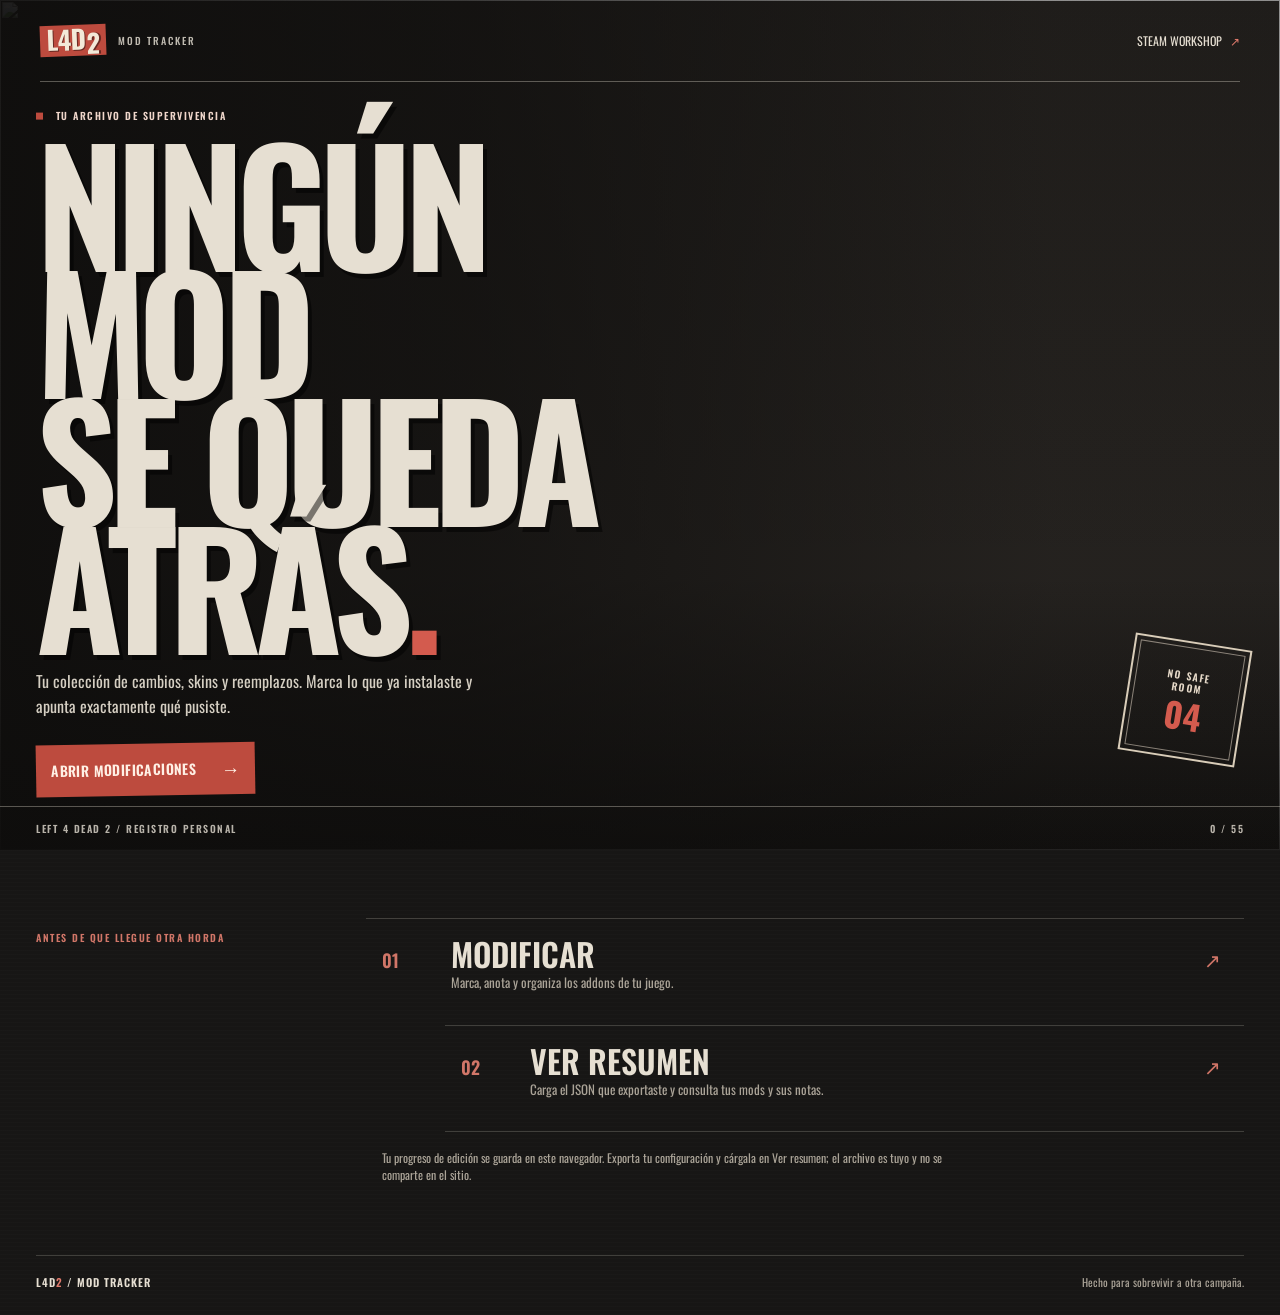
==== index.html @ 4945241b "L4D2 Mod Tracker v1.0" ====
<!doctype html>
<html lang="es">
  <head>
    <meta charset="utf-8">
    <meta name="viewport" content="width=device-width, initial-scale=1">
    <meta name="theme-color" content="#171615">
    <meta name="description" content="Organiza las modificaciones y addons de Left 4 Dead 2.">
    <title>L4D2 Mod Tracker — Tu archivo de supervivencia</title>
    <link rel="stylesheet" href="styles.css">
    <script src="app.js" defer></script>
  </head>
  <body data-page="home">
    <header class="hero" id="top" aria-labelledby="page-title">
      <img class="hero-artwork" src="https://shared.akamai.steamstatic.com/store_item_assets/steam/apps/550/ss_2eae29fbdfe8e5e8999b96d8bb28c5db70507968.1920x1080.jpg?t=1772742214" alt="" fetchpriority="high">
      <div class="hero-shade"></div>
      <nav class="topbar" aria-label="Navegación principal">
        <a class="brand" href="index.html" aria-label="L4D2 Mod Tracker, inicio">
          <span class="brand-mark" aria-hidden="true">L4D<span>2</span></span>
          <span class="brand-name">MOD TRACKER</span>
        </a>
        <a class="workshop-link" href="https://steamcommunity.com/app/550/workshop/" target="_blank" rel="noreferrer">Steam Workshop <span aria-hidden="true">↗</span></a>
      </nav>
      <div class="hero-copy">
        <p class="eyebrow"><span class="status-dot"></span> TU ARCHIVO DE SUPERVIVENCIA</p>
        <h1 id="page-title">Ningún mod<br>se queda atrás<span>.</span></h1>
        <p class="intro">Tu colección de cambios, skins y reemplazos. Marca lo que ya instalaste y apunta exactamente qué pusiste.</p>
        <a class="hero-cta" href="modificaciones.html">Abrir modificaciones <span aria-hidden="true">→</span></a>
      </div>
      <div class="hero-stamp" aria-hidden="true"><span>NO SAFE<br>ROOM</span><b>04</b></div>
      <div class="hero-bottomline"><span>LEFT 4 DEAD 2 / REGISTRO PERSONAL</span><span id="landing-progress">0 / 55</span></div>
    </header>
    <main class="home-main">
      <p class="eyebrow">ANTES DE QUE LLEGUE OTRA HORDA</p>
      <div class="home-links">
        <a class="home-link home-link-edit" href="modificaciones.html">
          <span class="home-link-number">01</span>
          <span><b>Modificar</b><small>Marca, anota y organiza los addons de tu juego.</small></span>
          <span class="home-link-arrow" aria-hidden="true">↗</span>
        </a>
        <a class="home-link home-link-summary" href="resumen.html">
          <span class="home-link-number">02</span>
          <span><b>Ver resumen</b><small>Carga el JSON que exportaste y consulta tus mods y sus notas.</small></span>
          <span class="home-link-arrow" aria-hidden="true">↗</span>
        </a>
      </div>
      <p class="home-storage">Tu progreso de edición se guarda en este navegador. Exporta tu configuración y cárgala en Ver resumen; el archivo es tuyo y no se comparte en el sitio.</p>
    </main>
    <footer class="footer">
      <a class="footer-brand" href="index.html">L4D<span>2</span> / MOD TRACKER</a>
      <span>Hecho para sobrevivir a otra campaña.</span>
    </footer>
  </body>
</html>
---- styles.css ----
@import url('https://fonts.googleapis.com/css2?family=Oswald:wght@300;400;500;600;700&display=swap');

:root {
  color-scheme: dark;
  --ink: #171615;
  --soot: #211f1d;
  --iron: #302d2a;
  --paper: #e6dfd2;
  --dust: #aaa397;
  --rule: rgba(230, 223, 210, .2);
  --signal: #bd4b3e;
  --signal-dark: #78342f;
  --font: 'Oswald', 'Arial Narrow', sans-serif;
}

* { box-sizing: border-box; }
html { scroll-behavior: smooth; }
body {
  margin: 0;
  color: var(--paper);
  background-color: var(--ink);
  background-image: repeating-linear-gradient(0deg, rgba(255,255,255,.012) 0, rgba(255,255,255,.012) 1px, transparent 1px, transparent 4px);
  font-family: var(--font);
  font-size: 15px;
  font-weight: 400;
}
button, input, select, textarea { font: inherit; }
button, a, select { -webkit-tap-highlight-color: transparent; }
a { color: inherit; }
main { width: min(1220px, calc(100% - 72px)); margin: 0 auto; }

h1, h2, h3, p { margin-top: 0; }
.eyebrow, .progress-label, .hero-bottomline, .hero-stamp span, .sources > span {
  font-size: 10px;
  font-weight: 600;
  letter-spacing: 1.5px;
  text-transform: uppercase;
}
.eyebrow { margin-bottom: 15px; color: #d17668; }
.status-dot { display: inline-block; width: 7px; height: 7px; margin-right: 8px; background: var(--signal); }

.hero {
  position: relative;
  height: min(850px, 100svh);
  min-height: 650px;
  overflow: hidden;
  isolation: isolate;
  background: #272421;
}
.hero-artwork, .hero-shade { position: absolute; inset: 0; width: 100%; height: 100%; }
.hero-artwork { z-index: -2; object-fit: cover; object-position: center 40%; filter: saturate(.55) contrast(1.15); }
.hero-shade {
  z-index: -1;
  background: linear-gradient(90deg, rgba(14,13,12,.91) 0%, rgba(14,13,12,.68) 37%, rgba(14,13,12,.1) 82%),
    linear-gradient(0deg, rgba(14,13,12,.88) 0%, transparent 32%, rgba(14,13,12,.24) 100%);
}
.topbar {
  width: min(1380px, calc(100% - 80px));
  height: 82px;
  margin: 0 auto;
  display: flex;
  align-items: center;
  justify-content: space-between;
  border-bottom: 1px solid rgba(230,223,210,.35);
}
.brand { display: flex; align-items: center; gap: 12px; text-decoration: none; }
.brand-mark {
  display: inline-flex;
  align-items: center;
  gap: 2px;
  padding: 2px 7px 4px;
  transform: rotate(-2deg);
  background: var(--signal);
  color: #f3e9d8;
  font: 700 26px/.95 var(--font);
  letter-spacing: -1px;
  text-shadow: 1px 1px 0 rgba(0,0,0,.45);
}
.brand-mark span { position: relative; top: 4px; color: #f3e9d8; }
.brand-name { color: rgba(238,231,219,.8); font-size: 10px; font-weight: 500; letter-spacing: 2px; }
.workshop-link { padding: 10px 0 10px 14px; color: var(--paper); font-size: 12px; text-decoration: none; text-transform: uppercase; }
.workshop-link span { margin-left: 5px; color: #e27b6d; }
.workshop-link:hover { color: #e27b6d; }
.hero-copy { position: absolute; top: 45%; left: max(calc((100vw - 1220px) / 2), 36px); width: min(690px, 72%); transform: translateY(-40%); }
.hero-copy .eyebrow { color: #f0d7cb; }
h1 { margin-bottom: 20px; font: 700 clamp(78px, 12.5vw, 158px)/.81 var(--font); letter-spacing: -.055em; text-transform: uppercase; text-shadow: 4px 5px 0 rgba(0,0,0,.48); }
h1 > span { color: #d35b4e; }
.intro { max-width: 440px; margin-bottom: 25px; color: rgba(240,233,220,.88); font-size: 16px; line-height: 1.55; }
.hero-cta { display: inline-flex; align-items: center; gap: 25px; padding: 11px 15px 13px; transform: rotate(-1deg); background: var(--signal); color: #fff0e5; font-size: 14px; font-weight: 600; letter-spacing: .4px; text-decoration: none; text-transform: uppercase; transition: background .2s, transform .2s; }
.hero-cta:hover { transform: rotate(0) translateY(-2px); background: #d15a4e; }
.hero-cta span { font-size: 19px; }
.hero-stamp { position: absolute; right: max(calc((100vw - 1220px) / 2), 36px); bottom: 91px; width: 118px; height: 118px; display: grid; align-content: center; justify-items: center; border: 2px solid #d9cdb9; color: #e5d9c8; transform: rotate(9deg); text-align: center; }
.hero-stamp::before { position: absolute; inset: 4px; border: 1px solid rgba(229,217,200,.55); content: ""; }
.hero-stamp span { line-height: 1.2; }
.hero-stamp b { margin-top: 6px; color: #d35b4e; font: 700 34px/.9 var(--font); }
.hero-bottomline { position: absolute; right: 0; bottom: 0; left: 0; display: flex; justify-content: space-between; padding: 14px max(calc((100vw - 1220px) / 2), 36px); border-top: 1px solid rgba(230,223,210,.35); color: rgba(238,231,219,.76); font-size: 10px; }

.home-main { position: relative; display: grid; grid-template-columns: minmax(185px, .65fr) 2fr; column-gap: 45px; padding: 68px 0 72px; }
.home-main > .eyebrow { padding-top: 12px; }
.home-links { display: grid; grid-template-columns: 1fr; }
.home-link {
  position: relative;
  display: grid;
  grid-template-columns: 54px minmax(0,1fr) 24px;
  align-items: baseline;
  gap: 15px;
  min-height: 107px;
  padding: 19px 16px;
  border-top: 1px solid var(--rule);
  text-decoration: none;
  transition: background .2s, padding .2s;
}
.home-link:last-child { border-bottom: 1px solid var(--rule); }
.home-link:nth-child(2) { margin-left: 9%; }
.home-link:hover { padding-left: 25px; background: rgba(189,75,62,.09); }
.home-link-number { color: #d17668; font-size: 18px; font-weight: 600; }
.home-link b { display: block; margin: 0 0 3px; font-size: 32px; font-weight: 600; line-height: 1; text-transform: uppercase; }
.home-link small { display: block; color: var(--dust); font-size: 13px; line-height: 1.45; }
.home-link-arrow { color: #d17668; font-size: 20px; }
.home-storage { grid-column: 2; max-width: 580px; margin: 17px 0 0 16px; color: var(--dust); font-size: 12px; }

.inner-header { position: relative; min-height: 470px; overflow: hidden; isolation: isolate; background: #211f1d; }
.inner-header::after { position: absolute; z-index: -1; top: 0; right: 0; bottom: 0; width: 43%; border-left: 1px solid rgba(230,223,210,.15); background: rgba(189,75,62,.055); content: ""; transform: skewX(-4deg) translateX(30px); }
.inner-header .inner-nav { position: relative; z-index: 2; width: min(1220px, calc(100% - 72px)); height: 78px; margin: 0 auto; display: flex; justify-content: space-between; align-items: center; border-bottom: 1px solid rgba(230,223,210,.3); }
.page-nav { display: flex; align-items: center; gap: 26px; }
.page-nav a { color: rgba(238,231,219,.73); font-size: 12px; text-decoration: none; text-transform: uppercase; }
.page-nav a:hover, .page-nav a.is-current { color: #e07a6c; }
.page-nav a.is-current { position: relative; }
.page-nav a.is-current::after { position: absolute; right: 0; bottom: -29px; left: 0; height: 3px; background: var(--signal); content: ""; }
.page-nav .nav-home { margin-left: 2px; padding-left: 20px; border-left: 1px solid rgba(230,223,210,.3); }
.inner-title { position: relative; z-index: 1; width: min(1220px, calc(100% - 72px)); margin: 0 auto; padding: 62px 0 86px; }
.inner-title h1 { max-width: 780px; font-size: clamp(65px, 9vw, 112px); }
.inner-title .intro { max-width: 420px; margin-bottom: 0; font-size: 15px; }
.inner-art { position: absolute; z-index: -2; top: 78px; right: 0; width: min(54%, 750px); height: calc(100% - 78px); overflow: hidden; clip-path: polygon(12% 0,100% 0,100% 100%,0 100%); }
.inner-art::before { position: absolute; z-index: 1; inset: 0; background: linear-gradient(90deg, #211f1d 0%, rgba(33,31,29,.35) 31%, rgba(20,18,17,.18)), linear-gradient(0deg, rgba(20,18,17,.72), transparent 65%); content: ""; }
.inner-art img { width: 100%; height: 100%; object-fit: cover; filter: saturate(.5) brightness(.67) contrast(1.1); }
.summary-art { width: 61%; }
.summary-art img { object-position: center 35%; }
.inner-header .hero-bottomline { padding-right: max(calc((100vw - 1220px) / 2), 36px); padding-left: max(calc((100vw - 1220px) / 2), 36px); }

.tracker-section, .summary-section { padding: 69px 0 76px; }
.section-heading { display: flex; align-items: flex-end; justify-content: space-between; gap: 24px; }
.tracker-heading { align-items: center; padding-bottom: 19px; border-bottom: 1px solid var(--rule); }
.section-heading .eyebrow { margin-bottom: 8px; }
h2 { margin: 0; font: 600 clamp(39px, 5vw, 60px)/.96 var(--font); letter-spacing: -.025em; text-transform: uppercase; }
.tracker-intro, .section-description, .guide-intro { max-width: 700px; color: var(--dust); font-size: 14px; line-height: 1.55; }
.tracker-intro { margin: 16px 0 14px; }
.backup-actions { display: flex; flex: 0 0 auto; gap: 8px; }
.button { min-height: 43px; padding: 0 15px; border: 1px solid transparent; font-size: 12px; font-weight: 600; letter-spacing: .2px; text-transform: uppercase; cursor: pointer; transition: background .2s, color .2s, border .2s; }
.button-primary { background: var(--signal); color: #fff0e5; }
.button-primary:hover { background: #d15a4e; }
.button-primary span, .button-secondary span { margin-right: 6px; font-size: 15px; }
.button-secondary { border-color: rgba(230,223,210,.42); background: transparent; color: var(--paper); }
.button-secondary:hover { border-color: #d17668; color: #e7a094; }
.status-message { min-height: 18px; margin: 0 0 8px; color: #e09285; font-size: 12px; }
.status-message.is-error { color: #ff9a84; }
.progress-row { display: flex; align-items: center; gap: 17px; margin-bottom: 23px; }
.progress-track { height: 6px; flex: 1; background: rgba(230,223,210,.13); }
.progress-fill { display: block; width: 0; height: 100%; background: var(--signal); transition: width .25s ease; }
.progress-summary { display: flex; align-items: baseline; gap: 8px; }
.progress-summary > span:first-child { color: #e07a6c; font-size: 27px; font-weight: 600; }
.progress-label { color: var(--dust); font-size: 10px; }
.toolbar { display: flex; align-items: center; gap: 11px; margin-bottom: 17px; }
.search-box { display: flex; flex: 1; align-items: center; gap: 9px; max-width: 560px; height: 43px; padding: 0 12px; border-bottom: 1px solid rgba(230,223,210,.48); background: rgba(255,255,255,.025); color: var(--dust); }
.search-box > span { font-size: 22px; line-height: 1; }
.search-box input, .custom-field input, .custom-field select { width: 100%; min-width: 0; border: 0; outline: 0; background: transparent; color: var(--paper); }
.search-box input { font-size: 13px; }
.search-box input::placeholder, .custom-field input::placeholder { color: #847d74; }
.search-box:focus-within, .custom-field:focus-within { border-color: #d17668; }
.filter-label { color: var(--dust); font-size: 12px; text-transform: uppercase; }
.toolbar select, .custom-field select { color: var(--paper); }
.toolbar select { min-width: 175px; height: 43px; padding: 0 10px; border: 1px solid var(--rule); background: var(--soot); font-size: 12px; }
option { background: var(--soot); }
.category-list { border-top: 1px solid var(--rule); }
.category-card { border-bottom: 1px solid var(--rule); }
.category-card:nth-child(3n + 2) { margin-left: 3.5%; }
.category-card:nth-child(3n) { margin-right: 4.5%; }
.category-card[hidden], .item-card[hidden] { display: none; }
.category-header { min-height: 88px; display: flex; align-items: center; gap: 16px; padding: 13px 8px; list-style: none; cursor: pointer; }
.category-header::-webkit-details-marker { display: none; }
.category-header::marker { content: ""; }
.category-index { flex: 0 0 30px; color: #d17668; font-size: 18px; font-weight: 600; }
.category-image { flex: 0 0 108px; width: 108px; height: 62px; object-fit: cover; object-position: center 36%; filter: saturate(.55) contrast(1.05); clip-path: polygon(5% 0,100% 0,95% 100%,0 100%); }
.category-image[hidden] { display: none; }
.category-title { flex: 1; font-size: 28px; font-weight: 500; line-height: 1.1; text-transform: uppercase; }
.category-count { color: var(--dust); font-size: 12px; font-variant-numeric: tabular-nums; }
.category-chevron { position: relative; width: 21px; height: 21px; margin-left: 8px; border: 1px solid var(--rule); transform: rotate(45deg); }
.category-chevron::before, .category-chevron::after { position: absolute; top: 9px; width: 6px; height: 1px; background: var(--paper); content: ""; transition: transform .2s; }
.category-chevron::before { left: 5px; transform: rotate(45deg); }
.category-chevron::after { right: 5px; transform: rotate(-45deg); }
.category-card[open] .category-chevron::before { transform: rotate(-45deg); }
.category-card[open] .category-chevron::after { transform: rotate(45deg); }
.category-header:hover .category-title { color: #e28375; }
.category-items { display: grid; grid-template-columns: repeat(2, minmax(0, 1fr)); gap: 0 26px; padding: 8px 0 23px 48px; }
.category-card:nth-child(odd) .category-items { padding-right: 5%; }
.item-card { position: relative; min-width: 0; display: flex; gap: 13px; min-height: 119px; padding: 11px 10px; border-bottom: 1px solid rgba(230,223,210,.13); background: transparent; transition: background .2s; }
.item-card::before { position: absolute; top: 11px; bottom: 11px; left: 0; width: 3px; background: transparent; content: ""; }
.item-card:hover { background: rgba(255,255,255,.035); }
.item-card.is-checked::before { background: var(--signal); }
.item-art { position: relative; flex: 0 0 68px; width: 68px; height: 82px; overflow: hidden; background: #35312e; }
.item-art::after { position: absolute; inset: 35% 0 0; background: linear-gradient(transparent, rgba(0,0,0,.58)); content: ""; pointer-events: none; }
.item-art img { width: 100%; height: 100%; object-fit: cover; object-position: center 25%; filter: saturate(.58) contrast(1.1); }
.item-art img[hidden] { display: none; }
.item-monogram { position: absolute; z-index: 1; bottom: 4px; left: 5px; color: #e2b5a8; font-size: 14px; font-weight: 600; }
.item-content { flex: 1; min-width: 0; display: flex; flex-direction: column; gap: 8px; }
.item-check { display: flex; align-items: flex-start; gap: 9px; cursor: pointer; }
.item-check input { flex: 0 0 auto; width: 16px; height: 16px; margin: 1px 0 0; accent-color: var(--signal); cursor: pointer; }
.item-name { color: var(--paper); font-size: 13px; font-weight: 500; line-height: 1.35; }
.item-card.is-checked .item-name { color: #e29487; }
.item-note { width: 100%; min-height: 37px; resize: vertical; padding: 6px 7px; border: 0; border-left: 1px solid rgba(230,223,210,.22); outline: none; background: rgba(255,255,255,.035); color: #c0b8ac; font-size: 12px; line-height: 1.4; }
.item-note::placeholder { color: #847d74; }
.item-note:focus { border-color: #d17668; }
.remove-custom { align-self: flex-start; width: 24px; height: 25px; padding: 0; border: 0; background: transparent; color: #aaa397; font-size: 19px; cursor: pointer; }
.remove-custom:hover { color: #e07a6c; }
.empty-message { padding: 23px; border: 1px dashed var(--rule); color: var(--dust); text-align: center; font-size: 14px; }

.manage-section, .guide-section { position: relative; padding: 61px 0; border-top: 1px solid var(--rule); }
.manage-section::before { position: absolute; top: 60px; right: 0; color: rgba(189,75,62,.12); content: "ADDON"; font-size: clamp(70px,12vw,160px); font-weight: 700; line-height: .8; pointer-events: none; }
.manage-heading { align-items: flex-start; margin-bottom: 20px; }
.section-description, .guide-intro { margin: 11px 0 0; }
.custom-form { position: relative; display: grid; grid-template-columns: minmax(200px, 1fr) minmax(160px, .5fr) auto; align-items: end; gap: 12px; padding: 14px 0; border-top: 1px solid var(--rule); border-bottom: 1px solid var(--rule); }
.custom-field { display: grid; gap: 5px; min-width: 0; height: 61px; padding: 6px 11px; border-bottom: 1px solid var(--rule); }
.custom-field > span { color: var(--dust); font-size: 11px; text-transform: uppercase; }
.custom-field input, .custom-field select { font-size: 13px; }
.custom-field select { height: 22px; }
.custom-list { display: grid; grid-template-columns: repeat(2, minmax(0, 1fr)); gap: 0 24px; margin-top: 12px; }
.backup-footnote { margin-top: 17px; color: var(--dust); font-size: 12px; }
.backup-footnote span { margin-right: 7px; color: #d17668; }
.reset-button { margin-top: 15px; padding: 0; border: 0; background: transparent; color: #9c9287; font-size: 11px; text-decoration: underline; text-underline-offset: 3px; cursor: pointer; }
.reset-button:hover { color: #e07a6c; }
.guide-section { padding-top: 52px; }
.guide-intro { max-width: 760px; margin: 12px 0 22px; }
.guide-grid { display: grid; grid-template-columns: repeat(3, minmax(0, 1fr)); gap: 10px 20px; }
.guide-card { position: relative; min-height: 196px; padding: 0 13px 14px; overflow: hidden; border-bottom: 1px solid var(--rule); background: transparent; }
.guide-card:nth-child(3n + 2) { transform: translateY(17px); }
.guide-card > img { display: block; width: calc(100% + 26px); height: 95px; margin: 0 -13px 12px; object-fit: cover; filter: saturate(.5) brightness(.78); transition: filter .2s; }
.guide-card:hover > img { filter: saturate(.8) brightness(.96); }
.guide-card > span { color: #d17668; font-size: 14px; font-weight: 600; }
.guide-card h3 { margin: 5px 0; font-size: 20px; font-weight: 500; text-transform: uppercase; }
.guide-card p { margin: 0; color: var(--dust); font-size: 12px; line-height: 1.5; }
.sources { display: flex; flex-wrap: wrap; gap: 12px 22px; margin-top: 23px; padding-top: 16px; border-top: 1px solid var(--rule); }
.sources > span { flex-basis: 100%; color: var(--dust); font-size: 10px; }
.sources a { color: var(--dust); font-size: 12px; text-decoration: none; }
.sources a:hover { color: #e07a6c; }
.footer { display: flex; justify-content: space-between; width: min(1220px, calc(100% - 72px)); margin: 0 auto; padding: 18px 0 25px; border-top: 1px solid var(--rule); color: var(--dust); font-size: 11px; }
.footer-brand { color: var(--paper); font-weight: 600; letter-spacing: 1px; text-decoration: none; }
.footer-brand span { color: #e07a6c; }

.summary-section { min-height: 420px; padding-top: 65px; }
.summary-section .tracker-heading { margin-bottom: 15px; }
.summary-intro { margin: 0 0 20px; color: var(--dust); font-size: 13px; line-height: 1.55; }
.summary-edit-link { display: inline-flex; align-items: center; text-decoration: none; }
.summary-edit-link span { margin-right: 0; margin-left: 8px; }
.summary-meta { display: flex; align-items: center; justify-content: space-between; gap: 16px; margin: 18px 0; padding: 12px 0; border-top: 1px solid var(--rule); border-bottom: 1px solid var(--rule); }
.summary-meta > span { color: #e07a6c; font-size: 17px; font-weight: 600; letter-spacing: .4px; }
.summary-filters { display: flex; flex: 1; justify-content: flex-end; gap: 9px; }
.summary-filters .search-box { flex: 0 1 330px; height: 39px; }
.summary-filters select { min-width: 168px; border: 1px solid var(--rule); padding: 0 10px; background: var(--soot); color: var(--paper); font-size: 12px; }
.summary-list { display: grid; gap: 32px; }
.summary-group { padding-bottom: 19px; border-bottom: 1px solid var(--rule); }
.summary-group:nth-child(even) { margin-left: 4%; }
.summary-group-heading { display: flex; align-items: center; gap: 12px; margin-bottom: 11px; }
.summary-group-heading img { width: 75px; height: 43px; object-fit: cover; filter: saturate(.5); }
.summary-group-heading img[hidden] { display: none; }
.summary-group-heading h3 { flex: 1; margin: 0; font-size: 29px; font-weight: 500; text-transform: uppercase; }
.summary-group-heading > span { color: var(--dust); font-size: 12px; }
.summary-cards { display: grid; grid-template-columns: repeat(2, minmax(0, 1fr)); gap: 0 28px; }
.summary-card { min-height: 89px; display: flex; gap: 12px; padding: 9px 8px; border-bottom: 1px solid rgba(230,223,210,.13); }
.summary-card.is-done { background: rgba(189,75,62,.075); }
.summary-picture { position: relative; flex: 0 0 57px; width: 57px; height: 68px; overflow: hidden; background: var(--iron); }
.summary-picture::after { position: absolute; inset: 45% 0 0; background: linear-gradient(transparent, rgba(0,0,0,.65)); content: ""; }
.summary-picture img { width: 100%; height: 100%; object-fit: cover; object-position: center 23%; filter: saturate(.55); }
.summary-picture img[hidden] { display: none; }
.summary-picture > span { position: absolute; z-index: 1; bottom: 4px; left: 5px; color: #e2b5a8; font-size: 13px; font-weight: 600; }
.summary-content { min-width: 0; align-self: center; }
.summary-content h4 { margin: 0 0 4px; font-size: 14px; font-weight: 500; }
.summary-state { display: inline-block; margin-bottom: 4px; color: var(--dust); font-size: 10px; font-weight: 600; letter-spacing: .5px; text-transform: uppercase; }
.summary-state.is-done { color: #e07a6c; }
.summary-note { margin: 0; color: var(--dust); font-size: 12px; line-height: 1.4; overflow-wrap: anywhere; }
.summary-empty { display: grid; justify-items: center; padding: 45px 18px; border-top: 1px dashed var(--rule); border-bottom: 1px dashed var(--rule); text-align: center; }
.summary-empty[hidden] { display: none; }
.summary-empty-mark { color: #d17668; font-size: 40px; font-weight: 600; }
.summary-empty h3 { margin: 8px 0 5px; font-size: 27px; font-weight: 500; text-transform: uppercase; }
.summary-empty p { margin-bottom: 16px; color: var(--dust); font-size: 13px; }
.summary-empty a { text-decoration: none; }
.summary-empty a span { margin-right: 0; margin-left: 7px; }
.visually-hidden { position: absolute; width: 1px; height: 1px; overflow: hidden; clip: rect(0,0,0,0); white-space: nowrap; clip-path: inset(50%); }
:focus-visible { outline: 2px solid #e07a6c; outline-offset: 3px; }

@media (max-width: 900px) {
  main, .footer { width: calc(100% - 48px); }
  .hero { min-height: 630px; }
  .hero-copy { left: 28px; }
  .category-items, .custom-list { grid-template-columns: repeat(2, minmax(0, 1fr)); }
  .tracker-heading { align-items: flex-start; flex-direction: column; }
  .inner-title h1 { font-size: 78px; }
  .home-main { grid-template-columns: 160px 1fr; column-gap: 25px; }
  .summary-meta { align-items: flex-start; flex-direction: column; }
  .summary-filters { width: 100%; justify-content: flex-start; }
}
@media (max-width: 620px) {
  main, .footer { width: calc(100% - 34px); }
  .hero { height: 640px; min-height: 610px; }
  .hero-artwork { object-position: 57% center; }
  .hero-shade { background: linear-gradient(90deg, rgba(14,13,12,.82), rgba(14,13,12,.18)), linear-gradient(0deg, rgba(14,13,12,.92), transparent 57%, rgba(14,13,12,.24)); }
  .topbar { width: calc(100% - 34px); height: 66px; }
  .brand { gap: 8px; }
  .brand-mark { font-size: 21px; }
  .brand-name { font-size: 8px; letter-spacing: 1px; }
  .workshop-link { font-size: 10px; }
  .hero-copy { top: auto; bottom: 113px; left: 18px; width: calc(100% - 36px); transform: none; }
  h1 { font-size: clamp(68px, 17vw, 96px); }
  .intro { max-width: 340px; font-size: 14px; }
  .hero-stamp { right: 18px; bottom: 28px; width: 75px; height: 75px; }
  .hero-stamp span { font-size: 8px; }
  .hero-stamp b { font-size: 24px; }
  .hero-bottomline { padding: 11px 17px; font-size: 8px; }
  .home-main { display: block; padding: 41px 0; }
  .home-main > .eyebrow { margin-bottom: 15px; }
  .home-link { min-height: 98px; grid-template-columns: 36px minmax(0,1fr) 18px; gap: 8px; padding: 15px 8px; }
  .home-link:nth-child(2) { margin-left: 0; }
  .home-link b { font-size: 27px; }
  .home-link small { font-size: 12px; }
  .home-storage { margin-left: 0; }
  .inner-header { min-height: 445px; }
  .inner-header .inner-nav { width: calc(100% - 34px); height: 65px; }
  .page-nav { gap: 11px; }
  .page-nav a { font-size: 10px; }
  .page-nav .nav-home { padding-left: 10px; }
  .page-nav a.is-current::after { bottom: -24px; }
  .inner-title { width: calc(100% - 34px); padding: 55px 0 75px; }
  .inner-title h1 { font-size: clamp(58px, 15vw, 77px); }
  .inner-title .intro { max-width: 310px; font-size: 13px; }
  .inner-art { top: 65px; width: 82%; opacity: .75; }
  .inner-header .hero-bottomline { padding-right: 17px; padding-left: 17px; }
  .tracker-section, .summary-section { padding: 46px 0 56px; }
  .tracker-heading { gap: 16px; }
  h2 { font-size: 40px; }
  .backup-actions { width: 100%; }
  .backup-actions .button { flex: 1; padding: 0 7px; font-size: 10px; }
  .toolbar { flex-wrap: wrap; gap: 8px; }
  .search-box { flex-basis: 100%; max-width: none; }
  .filter-label { margin-left: auto; }
  .toolbar select { flex: 1; }
  .category-card:nth-child(n) { margin-right: 0; margin-left: 0; }
  .category-header { min-height: 70px; gap: 9px; }
  .category-index { flex-basis: 22px; font-size: 14px; }
  .category-image { flex-basis: 65px; width: 65px; height: 44px; }
  .category-title { font-size: 20px; }
  .category-count { max-width: 76px; font-size: 10px; text-align: right; }
  .category-items, .custom-list { grid-template-columns: 1fr; gap: 0; padding: 4px 0 15px; }
  .item-card { min-height: 108px; }
  .item-art { flex-basis: 68px; width: 68px; height: 78px; }
  .item-name { font-size: 12px; }
  .item-note { min-height: 33px; }
  .manage-section, .guide-section { padding: 43px 0; }
  .manage-section::before { top: 45px; font-size: 65px; }
  .custom-form { grid-template-columns: 1fr; padding: 11px 0; }
  .custom-field { height: 56px; }
  .custom-form .button { width: 100%; }
  .summary-meta { align-items: stretch; flex-direction: column; }
  .summary-filters { flex-direction: column; }
  .summary-filters .search-box { flex-basis: auto; width: 100%; }
  .summary-filters select { min-height: 39px; }
  .summary-cards { grid-template-columns: 1fr; }
  .summary-group:nth-child(n) { margin-left: 0; }
  .summary-group-heading h3 { font-size: 23px; }
  .summary-group-heading > span { max-width: 130px; text-align: right; }
  .guide-grid { grid-template-columns: repeat(2, minmax(0, 1fr)); gap: 8px; }
  .guide-card { min-height: 190px; padding-right: 10px; padding-left: 10px; }
  .guide-card:nth-child(n) { transform: none; }
  .guide-card > img { width: calc(100% + 20px); height: 79px; margin-right: -10px; margin-left: -10px; }
  .guide-card h3 { font-size: 16px; }
  .guide-card p { font-size: 10px; }
  .sources { gap: 11px 16px; }
  .footer { gap: 12px; font-size: 9px; }
}
@media (prefers-reduced-motion: reduce) {
  *, *::before, *::after { scroll-behavior: auto !important; transition-duration: .01ms !important; }
}
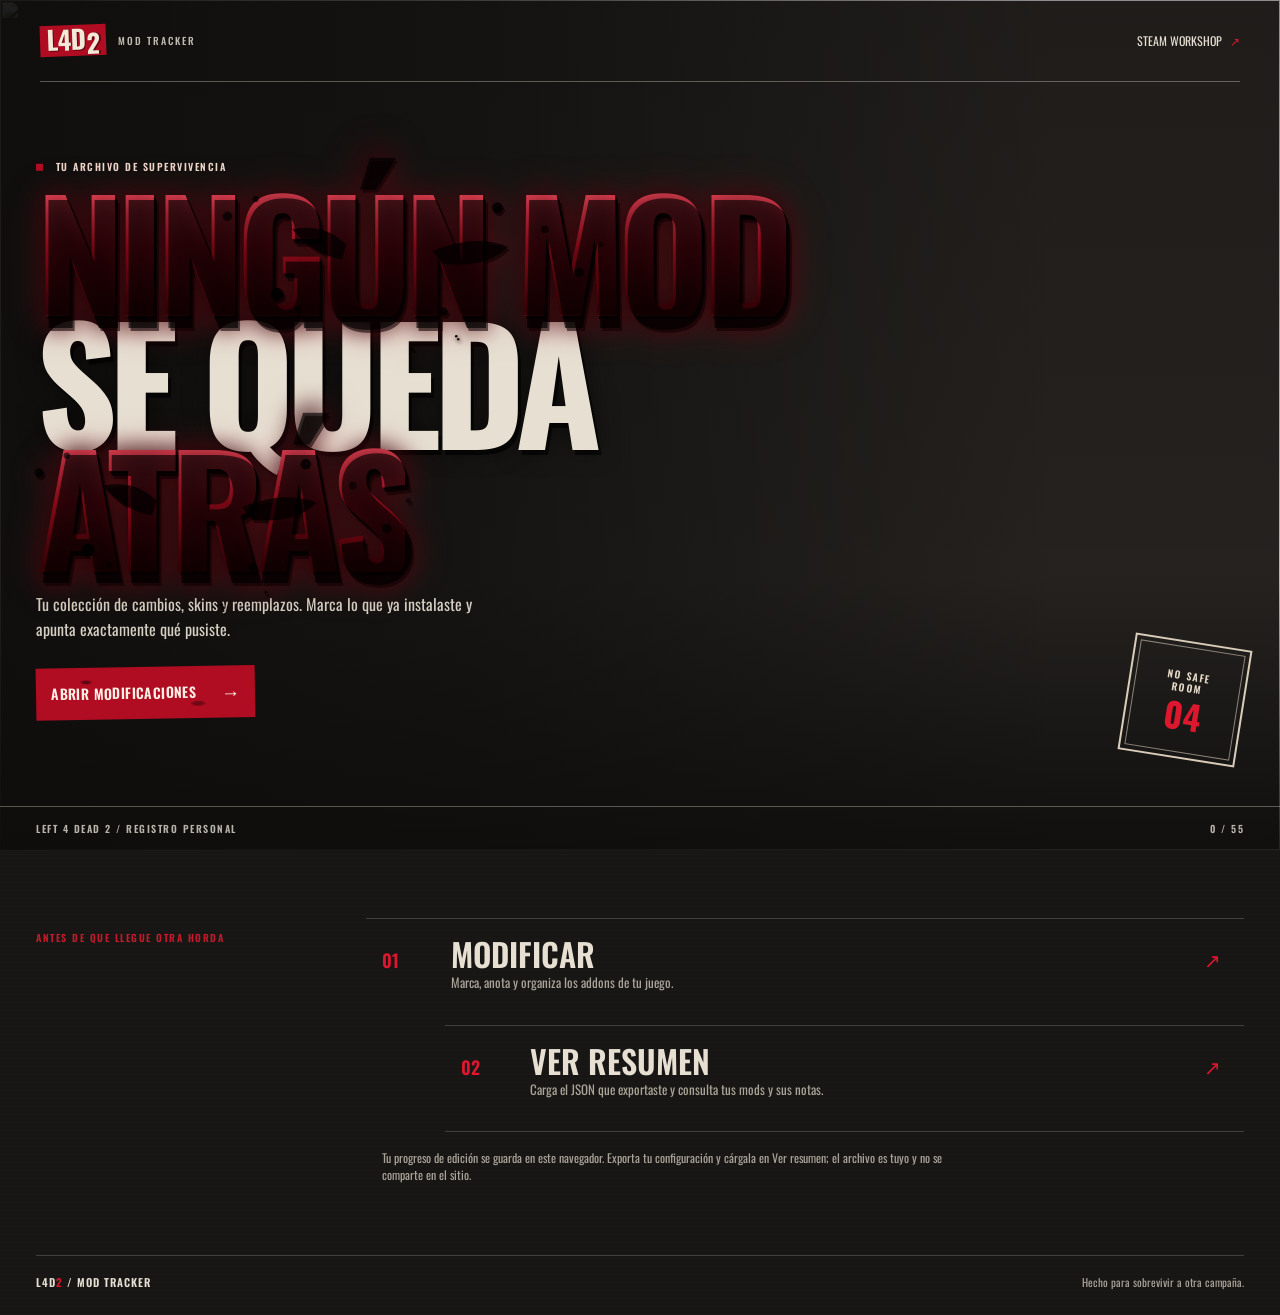
==== commit eab6ef6c: "L4D2 Mod Tracker v1.1 feat: update page styling" ====
--- a/index.html
+++ b/index.html
@@ -22,7 +22,7 @@
       </nav>
       <div class="hero-copy">
         <p class="eyebrow"><span class="status-dot"></span> TU ARCHIVO DE SUPERVIVENCIA</p>
-        <h1 id="page-title">Ningún mod<br>se queda atrás<span>.</span></h1>
+        <h1 id="page-title"><span class="blood-text">Ningún mod</span><br>se queda <span class="blood-text">atrás</span></h1>
         <p class="intro">Tu colección de cambios, skins y reemplazos. Marca lo que ya instalaste y apunta exactamente qué pusiste.</p>
         <a class="hero-cta" href="modificaciones.html">Abrir modificaciones <span aria-hidden="true">→</span></a>
       </div>
--- a/styles.css
+++ b/styles.css
@@ -8,8 +8,9 @@
   --paper: #e6dfd2;
   --dust: #aaa397;
   --rule: rgba(230, 223, 210, .2);
-  --signal: #bd4b3e;
-  --signal-dark: #78342f;
+  --signal: #b10d22;
+  --signal-dark: #640711;
+  --signal-bright: #dc172e;
   --font: 'Oswald', 'Arial Narrow', sans-serif;
 }
 
@@ -36,7 +37,7 @@
   letter-spacing: 1.5px;
   text-transform: uppercase;
 }
-.eyebrow { margin-bottom: 15px; color: #d17668; }
+.eyebrow { margin-bottom: 15px; color: #c21b2c; }
 .status-dot { display: inline-block; width: 7px; height: 7px; margin-right: 8px; background: var(--signal); }
 
 .hero {
@@ -79,20 +80,108 @@
 .brand-mark span { position: relative; top: 4px; color: #f3e9d8; }
 .brand-name { color: rgba(238,231,219,.8); font-size: 10px; font-weight: 500; letter-spacing: 2px; }
 .workshop-link { padding: 10px 0 10px 14px; color: var(--paper); font-size: 12px; text-decoration: none; text-transform: uppercase; }
-.workshop-link span { margin-left: 5px; color: #e27b6d; }
-.workshop-link:hover { color: #e27b6d; }
-.hero-copy { position: absolute; top: 45%; left: max(calc((100vw - 1220px) / 2), 36px); width: min(690px, 72%); transform: translateY(-40%); }
+.workshop-link span { margin-left: 5px; color: var(--signal-bright); }
+.workshop-link:hover { color: var(--signal-bright); }
+.hero-copy { position: absolute; top: 45%; left: max(calc((100vw - 1220px) / 2), 36px); width: min(850px, 82%); transform: translateY(-40%); }
 .hero-copy .eyebrow { color: #f0d7cb; }
-h1 { margin-bottom: 20px; font: 700 clamp(78px, 12.5vw, 158px)/.81 var(--font); letter-spacing: -.055em; text-transform: uppercase; text-shadow: 4px 5px 0 rgba(0,0,0,.48); }
-h1 > span { color: #d35b4e; }
+h1 {
+  position: relative;
+  margin-bottom: 20px;
+  font: 700 clamp(78px, 12.5vw, 158px)/.81 var(--font);
+  letter-spacing: -.055em;
+  text-transform: uppercase;
+  color: var(--paper);
+  text-shadow: 3px 5px 0 rgba(0, 0, 0, .65), 0 0 25px rgba(0, 0, 0, .5);
+}
+
+/* Punto final o acento con goteo de sangre vertical */
+h1 > span:not(.blood-text):not(.blood-letter),
+.blood-dot {
+  position: relative;
+  display: inline-block;
+  color: var(--signal-bright);
+}
+h1 > span:not(.blood-text):not(.blood-letter)::after,
+.blood-dot::after {
+  position: absolute;
+  top: 55%;
+  left: 50%;
+  z-index: 2;
+  width: 0.22em;
+  height: 0.54em;
+  background: url("data:image/svg+xml,%3Csvg%20xmlns%3D'http%3A%2F%2Fwww.w3.org%2F2000%2Fsvg'%20viewBox%3D'0%200%2030%2070'%3E%0A%20%20%3Cdefs%3E%0A%20%20%20%20%3ClinearGradient%20id%3D'pd'%20x1%3D'0'%20y1%3D'0'%20x2%3D'0'%20y2%3D'1'%3E%0A%20%20%20%20%20%20%3Cstop%20offset%3D'0%25'%20stop-color%3D'%2523dc172e'%2F%3E%0A%20%20%20%20%20%20%3Cstop%20offset%3D'45%25'%20stop-color%3D'%25239e0c1b'%2F%3E%0A%20%20%20%20%20%20%3Cstop%20offset%3D'100%25'%20stop-color%3D'%2523480309'%2F%3E%0A%20%20%20%20%3C%2FlinearGradient%3E%0A%20%20%3C%2Fdefs%3E%0A%20%20%3Cpath%20fill%3D'url(%2523pd)'%20d%3D'M6%2C0%20L24%2C0%20C21%2C8%2019%2C16%2018%2C24%20C17%2C32%2015%2C38%2017%2C44%20C19%2C50%2024%2C52%2023%2C56%20C22%2C61%2016%2C63%2013%2C60%20C9%2C56%2010%2C50%2012%2C43%20C14%2C36%2014%2C27%2013%2C17%20C12%2C9%209%2C4%206%2C0%20Z'%2F%3E%0A%20%20%3Cellipse%20cx%3D'16'%20cy%3D'55'%20rx%3D'4.5'%20ry%3D'5.5'%20fill%3D'%2523800612'%2F%3E%0A%20%20%3Ccircle%20cx%3D'16.5'%20cy%3D'54'%20r%3D'3.2'%20fill%3D'%2523b50f22'%2F%3E%0A%20%20%3Cellipse%20cx%3D'15.5'%20cy%3D'66'%20rx%3D'1.6'%20ry%3D'2.2'%20fill%3D'%252354030a'%2F%3E%0A%20%20%3Cpath%20d%3D'M14%2C24%20Q13%2C38%2014%2C50'%20fill%3D'none'%20stroke%3D'%2523ff6071'%20stroke-width%3D'1.2'%20stroke-linecap%3D'round'%20opacity%3D'0.75'%2F%3E%0A%3C%2Fsvg%3E") center top / 100% 100% no-repeat;
+  content: "";
+  filter: drop-shadow(1px 2px 3px rgba(18, 1, 3, .85));
+  pointer-events: none;
+  transform: translateX(-50%);
+}
+
+/* Efecto de sangre en palabras completas */
+.blood-text {
+  position: relative;
+  display: inline-block;
+  color: var(--signal-bright);
+  background: linear-gradient(180deg, #ff4c60 0%, #b80d20 46%, #480208 96%);
+  -webkit-background-clip: text;
+  -webkit-text-fill-color: transparent;
+  filter: drop-shadow(2px 3px 0 rgba(18, 1, 3, .9)) drop-shadow(0 0 12px rgba(184, 13, 32, .5));
+}
+
+/* Salpicadura de spray de sangre detrás de la palabra */
+.blood-text::before {
+  position: absolute;
+  z-index: -1;
+  inset: -15% -8% -20% -8%;
+  background: url("data:image/svg+xml,%3Csvg%20xmlns%3D'http%3A%2F%2Fwww.w3.org%2F2000%2Fsvg'%20viewBox%3D'0%200%20200%2080'%3E%0A%20%20%3Cdefs%3E%0A%20%20%20%20%3CradialGradient%20id%3D'sp'%20cx%3D'45%25'%20cy%3D'50%25'%20r%3D'50%25'%3E%0A%20%20%20%20%20%20%3Cstop%20offset%3D'0%25'%20stop-color%3D'%2523800612'%20stop-opacity%3D'0.85'%2F%3E%0A%20%20%20%20%20%20%3Cstop%20offset%3D'50%25'%20stop-color%3D'%252355030a'%20stop-opacity%3D'0.6'%2F%3E%0A%20%20%20%20%20%20%3Cstop%20offset%3D'100%25'%20stop-color%3D'%2523300105'%20stop-opacity%3D'0'%2F%3E%0A%20%20%20%20%3C%2FradialGradient%3E%0A%20%20%3C%2Fdefs%3E%0A%20%20%3Cellipse%20cx%3D'90'%20cy%3D'40'%20rx%3D'75'%20ry%3D'24'%20fill%3D'url(%2523sp)'%2F%3E%0A%20%20%3Ccircle%20cx%3D'15'%20cy%3D'22'%20r%3D'2.2'%20fill%3D'%2523750610'%20opacity%3D'0.7'%2F%3E%0A%20%20%3Ccircle%20cx%3D'28'%20cy%3D'14'%20r%3D'1.5'%20fill%3D'%2523750610'%20opacity%3D'0.6'%2F%3E%0A%20%20%3Ccircle%20cx%3D'38'%20cy%3D'58'%20r%3D'3'%20fill%3D'%252363040c'%20opacity%3D'0.8'%2F%3E%0A%20%20%3Ccircle%20cx%3D'48'%20cy%3D'65'%20r%3D'1.6'%20fill%3D'%252363040c'%20opacity%3D'0.5'%2F%3E%0A%20%20%3Ccircle%20cx%3D'140'%20cy%3D'18'%20r%3D'2.5'%20fill%3D'%2523780611'%20opacity%3D'0.75'%2F%3E%0A%20%20%3Ccircle%20cx%3D'162'%20cy%3D'28'%20r%3D'1.8'%20fill%3D'%2523780611'%20opacity%3D'0.6'%2F%3E%0A%20%20%3Ccircle%20cx%3D'178'%20cy%3D'48'%20r%3D'2.2'%20fill%3D'%252363040c'%20opacity%3D'0.7'%2F%3E%0A%20%20%3Ccircle%20cx%3D'188'%20cy%3D'35'%20r%3D'1.2'%20fill%3D'%252363040c'%20opacity%3D'0.5'%2F%3E%0A%20%20%3Ccircle%20cx%3D'115'%20cy%3D'66'%20r%3D'2'%20fill%3D'%2523520208'%20opacity%3D'0.7'%2F%3E%0A%20%20%3Cpath%20d%3D'M70%2C35%20Q60%2C25%2045%2C28%20Q55%2C40%2068%2C42%20Z'%20fill%3D'%25236b050e'%20opacity%3D'0.7'%2F%3E%0A%20%20%3Cpath%20d%3D'M110%2C38%20Q130%2C30%20145%2C36%20Q135%2C46%20115%2C44%20Z'%20fill%3D'%25236b050e'%20opacity%3D'0.7'%2F%3E%0A%3C%2Fsvg%3E") center / 100% 100% no-repeat;
+  content: "";
+  pointer-events: none;
+}
+
+/* Gotas de sangre escurriendo debajo de la palabra ensangrentada */
+.blood-text::after {
+  position: absolute;
+  bottom: -0.22em;
+  left: 0;
+  z-index: 2;
+  width: 100%;
+  height: 0.28em;
+  background: url("data:image/svg+xml,%3Csvg%20xmlns%3D'http%3A%2F%2Fwww.w3.org%2F2000%2Fsvg'%20viewBox%3D'0%200%20140%2042'%3E%0A%20%20%3Cdefs%3E%0A%20%20%20%20%3ClinearGradient%20id%3D'bd'%20x1%3D'0'%20y1%3D'0'%20x2%3D'0'%20y2%3D'1'%3E%0A%20%20%20%20%20%20%3Cstop%20offset%3D'0%25'%20stop-color%3D'%2523dc172e'%2F%3E%0A%20%20%20%20%20%20%3Cstop%20offset%3D'45%25'%20stop-color%3D'%25239e0c1b'%2F%3E%0A%20%20%20%20%20%20%3Cstop%20offset%3D'100%25'%20stop-color%3D'%2523480309'%2F%3E%0A%20%20%20%20%3C%2FlinearGradient%3E%0A%20%20%3C%2Fdefs%3E%0A%20%20%3Cpath%20fill%3D'url(%2523bd)'%20d%3D'M0%2C0%20L140%2C0%20L140%2C3%20Q132%2C6%20126%2C3%20Q120%2C1%20114%2C4%20C112%2C8%20110%2C13%20111%2C18%20C112%2C23%20116%2C24%20117%2C21%20C118%2C17%20116%2C13%20115%2C9%20C114%2C6%20116%2C3%20119%2C2%20Q105%2C5%2095%2C2%20Q84%2C1%2076%2C4%20C73%2C9%2071%2C15%2070%2C22%20C68%2C28%2066%2C34%2070%2C36%20C75%2C37%2078%2C33%2078%2C28%20C78%2C21%2075%2C16%2074%2C10%20C73%2C5%2077%2C2%2081%2C2%20Q60%2C5%2048%2C2%20C45%2C7%2044%2C12%2045%2C17%20C46%2C21%2050%2C21%2051%2C18%20C52%2C15%2049%2C12%2048%2C8%20C47%2C5%2050%2C2%2053%2C2%20Q30%2C4%2018%2C2%20C15%2C6%2014%2C10%2015%2C14%20C16%2C18%2019%2C18%2020%2C15%20C21%2C12%2019%2C10%2018%2C7%20C17%2C4%2019%2C2%2022%2C2%20Q10%2C4%200%2C2%20Z'%2F%3E%0A%20%20%3Ccircle%20cx%3D'71'%20cy%3D'40'%20r%3D'1.5'%20fill%3D'%252354030a'%2F%3E%0A%20%20%3Ccircle%20cx%3D'113'%20cy%3D'28'%20r%3D'1.2'%20fill%3D'%252354030a'%2F%3E%0A%20%20%3Cpath%20d%3D'M71%2C10%20Q69%2C19%2069%2C26'%20fill%3D'none'%20stroke%3D'%2523ff6071'%20stroke-width%3D'1.1'%20stroke-linecap%3D'round'%20opacity%3D'0.7'%2F%3E%0A%20%20%3Cpath%20d%3D'M113%2C8%20Q112%2C13%20113%2C17'%20fill%3D'none'%20stroke%3D'%2523ff6071'%20stroke-width%3D'1'%20stroke-linecap%3D'round'%20opacity%3D'0.65'%2F%3E%0A%3C%2Fsvg%3E") left top / 100% 100% no-repeat;
+  content: "";
+  filter: drop-shadow(1px 2px 2px rgba(18, 1, 3, .9));
+  pointer-events: none;
+}
+
+/* Efecto de sangre para una letra individual */
+.blood-letter {
+  position: relative;
+  display: inline-block;
+  color: var(--signal-bright);
+  background: linear-gradient(180deg, #ff4c60 0%, #b80d20 46%, #480208 96%);
+  -webkit-background-clip: text;
+  -webkit-text-fill-color: transparent;
+  filter: drop-shadow(2px 3px 0 rgba(18, 1, 3, .9));
+}
+.blood-letter::after {
+  position: absolute;
+  top: 60%;
+  left: 50%;
+  z-index: 2;
+  width: 0.28em;
+  height: 0.48em;
+  background: url("data:image/svg+xml,%3Csvg%20xmlns%3D'http%3A%2F%2Fwww.w3.org%2F2000%2Fsvg'%20viewBox%3D'0%200%2030%2070'%3E%0A%20%20%3Cdefs%3E%0A%20%20%20%20%3ClinearGradient%20id%3D'pd'%20x1%3D'0'%20y1%3D'0'%20x2%3D'0'%20y2%3D'1'%3E%0A%20%20%20%20%20%20%3Cstop%20offset%3D'0%25'%20stop-color%3D'%2523dc172e'%2F%3E%0A%20%20%20%20%20%20%3Cstop%20offset%3D'45%25'%20stop-color%3D'%25239e0c1b'%2F%3E%0A%20%20%20%20%20%20%3Cstop%20offset%3D'100%25'%20stop-color%3D'%2523480309'%2F%3E%0A%20%20%20%20%3C%2FlinearGradient%3E%0A%20%20%3C%2Fdefs%3E%0A%20%20%3Cpath%20fill%3D'url(%2523pd)'%20d%3D'M6%2C0%20L24%2C0%20C21%2C8%2019%2C16%2018%2C24%20C17%2C32%2015%2C38%2017%2C44%20C19%2C50%2024%2C52%2023%2C56%20C22%2C61%2016%2C63%2013%2C60%20C9%2C56%2010%2C50%2012%2C43%20C14%2C36%2014%2C27%2013%2C17%20C12%2C9%209%2C4%206%2C0%20Z'%2F%3E%0A%20%20%3Cellipse%20cx%3D'16'%20cy%3D'55'%20rx%3D'4.5'%20ry%3D'5.5'%20fill%3D'%2523800612'%2F%3E%0A%20%20%3Ccircle%20cx%3D'16.5'%20cy%3D'54'%20r%3D'3.2'%20fill%3D'%2523b50f22'%2F%3E%0A%20%20%3Cellipse%20cx%3D'15.5'%20cy%3D'66'%20rx%3D'1.6'%20ry%3D'2.2'%20fill%3D'%252354030a'%2F%3E%0A%20%20%3Cpath%20d%3D'M14%2C24%20Q13%2C38%2014%2C50'%20fill%3D'none'%20stroke%3D'%2523ff6071'%20stroke-width%3D'1.2'%20stroke-linecap%3D'round'%20opacity%3D'0.75'%2F%3E%0A%3C%2Fsvg%3E") center top / 100% 100% no-repeat;
+  content: "";
+  filter: drop-shadow(1px 2px 2px rgba(18, 1, 3, .85));
+  pointer-events: none;
+  transform: translateX(-50%);
+}
 .intro { max-width: 440px; margin-bottom: 25px; color: rgba(240,233,220,.88); font-size: 16px; line-height: 1.55; }
-.hero-cta { display: inline-flex; align-items: center; gap: 25px; padding: 11px 15px 13px; transform: rotate(-1deg); background: var(--signal); color: #fff0e5; font-size: 14px; font-weight: 600; letter-spacing: .4px; text-decoration: none; text-transform: uppercase; transition: background .2s, transform .2s; }
-.hero-cta:hover { transform: rotate(0) translateY(-2px); background: #d15a4e; }
+.hero-cta { position: relative; display: inline-flex; align-items: center; gap: 25px; padding: 11px 15px 13px; transform: rotate(-1deg); background-color: var(--signal); background-image: radial-gradient(ellipse 8px 3px at 23% 28%, rgba(48,2,7,.62) 0 45%, transparent 80%), radial-gradient(ellipse 11px 4px at 74% 72%, rgba(58,2,8,.52) 0 40%, transparent 78%); color: #fff0e5; font-size: 14px; font-weight: 600; letter-spacing: .4px; text-decoration: none; text-transform: uppercase; transition: background-color .2s, transform .2s; }
+.hero-cta:hover { transform: rotate(0) translateY(-2px); background-color: var(--signal-bright); }
 .hero-cta span { font-size: 19px; }
 .hero-stamp { position: absolute; right: max(calc((100vw - 1220px) / 2), 36px); bottom: 91px; width: 118px; height: 118px; display: grid; align-content: center; justify-items: center; border: 2px solid #d9cdb9; color: #e5d9c8; transform: rotate(9deg); text-align: center; }
 .hero-stamp::before { position: absolute; inset: 4px; border: 1px solid rgba(229,217,200,.55); content: ""; }
 .hero-stamp span { line-height: 1.2; }
-.hero-stamp b { margin-top: 6px; color: #d35b4e; font: 700 34px/.9 var(--font); }
+.hero-stamp b { margin-top: 6px; color: var(--signal-bright); font: 700 34px/.9 var(--font); }
 .hero-bottomline { position: absolute; right: 0; bottom: 0; left: 0; display: flex; justify-content: space-between; padding: 14px max(calc((100vw - 1220px) / 2), 36px); border-top: 1px solid rgba(230,223,210,.35); color: rgba(238,231,219,.76); font-size: 10px; }
 
 .home-main { position: relative; display: grid; grid-template-columns: minmax(185px, .65fr) 2fr; column-gap: 45px; padding: 68px 0 72px; }
@@ -112,19 +201,19 @@
 }
 .home-link:last-child { border-bottom: 1px solid var(--rule); }
 .home-link:nth-child(2) { margin-left: 9%; }
-.home-link:hover { padding-left: 25px; background: rgba(189,75,62,.09); }
-.home-link-number { color: #d17668; font-size: 18px; font-weight: 600; }
+.home-link:hover { padding-left: 25px; background: rgba(159,11,25,.13); }
+.home-link-number { color: var(--signal-bright); font-size: 18px; font-weight: 600; }
 .home-link b { display: block; margin: 0 0 3px; font-size: 32px; font-weight: 600; line-height: 1; text-transform: uppercase; }
 .home-link small { display: block; color: var(--dust); font-size: 13px; line-height: 1.45; }
-.home-link-arrow { color: #d17668; font-size: 20px; }
+.home-link-arrow { color: var(--signal-bright); font-size: 20px; }
 .home-storage { grid-column: 2; max-width: 580px; margin: 17px 0 0 16px; color: var(--dust); font-size: 12px; }
 
 .inner-header { position: relative; min-height: 470px; overflow: hidden; isolation: isolate; background: #211f1d; }
-.inner-header::after { position: absolute; z-index: -1; top: 0; right: 0; bottom: 0; width: 43%; border-left: 1px solid rgba(230,223,210,.15); background: rgba(189,75,62,.055); content: ""; transform: skewX(-4deg) translateX(30px); }
+.inner-header::after { position: absolute; z-index: -1; top: 0; right: 0; bottom: 0; width: 43%; border-left: 1px solid rgba(230,223,210,.15); background: rgba(159,11,25,.075); content: ""; transform: skewX(-4deg) translateX(30px); }
 .inner-header .inner-nav { position: relative; z-index: 2; width: min(1220px, calc(100% - 72px)); height: 78px; margin: 0 auto; display: flex; justify-content: space-between; align-items: center; border-bottom: 1px solid rgba(230,223,210,.3); }
 .page-nav { display: flex; align-items: center; gap: 26px; }
 .page-nav a { color: rgba(238,231,219,.73); font-size: 12px; text-decoration: none; text-transform: uppercase; }
-.page-nav a:hover, .page-nav a.is-current { color: #e07a6c; }
+.page-nav a:hover, .page-nav a.is-current { color: var(--signal-bright); }
 .page-nav a.is-current { position: relative; }
 .page-nav a.is-current::after { position: absolute; right: 0; bottom: -29px; left: 0; height: 3px; background: var(--signal); content: ""; }
 .page-nav .nav-home { margin-left: 2px; padding-left: 20px; border-left: 1px solid rgba(230,223,210,.3); }
@@ -147,18 +236,18 @@
 .tracker-intro { margin: 16px 0 14px; }
 .backup-actions { display: flex; flex: 0 0 auto; gap: 8px; }
 .button { min-height: 43px; padding: 0 15px; border: 1px solid transparent; font-size: 12px; font-weight: 600; letter-spacing: .2px; text-transform: uppercase; cursor: pointer; transition: background .2s, color .2s, border .2s; }
-.button-primary { background: var(--signal); color: #fff0e5; }
-.button-primary:hover { background: #d15a4e; }
+.button-primary { background-color: var(--signal); background-image: radial-gradient(ellipse 8px 3px at 24% 27%, rgba(48,2,7,.62) 0 44%, transparent 80%), radial-gradient(ellipse 10px 4px at 78% 73%, rgba(58,2,8,.52) 0 40%, transparent 78%); color: #fff0e5; }
+.button-primary:hover { background-color: var(--signal-bright); }
 .button-primary span, .button-secondary span { margin-right: 6px; font-size: 15px; }
 .button-secondary { border-color: rgba(230,223,210,.42); background: transparent; color: var(--paper); }
-.button-secondary:hover { border-color: #d17668; color: #e7a094; }
-.status-message { min-height: 18px; margin: 0 0 8px; color: #e09285; font-size: 12px; }
-.status-message.is-error { color: #ff9a84; }
+.button-secondary:hover { border-color: var(--signal-bright); color: #e68189; }
+.status-message { min-height: 18px; margin: 0 0 8px; color: #d95360; font-size: 12px; }
+.status-message.is-error { color: #f07c86; }
 .progress-row { display: flex; align-items: center; gap: 17px; margin-bottom: 23px; }
 .progress-track { height: 6px; flex: 1; background: rgba(230,223,210,.13); }
-.progress-fill { display: block; width: 0; height: 100%; background: var(--signal); transition: width .25s ease; }
+.progress-fill { display: block; width: 0; height: 100%; background-color: var(--signal); background-image: repeating-linear-gradient(115deg, transparent 0 8px, rgba(59,18,16,.28) 8px 10px); transition: width .25s ease; }
 .progress-summary { display: flex; align-items: baseline; gap: 8px; }
-.progress-summary > span:first-child { color: #e07a6c; font-size: 27px; font-weight: 600; }
+.progress-summary > span:first-child { color: var(--signal-bright); font-size: 27px; font-weight: 600; }
 .progress-label { color: var(--dust); font-size: 10px; }
 .toolbar { display: flex; align-items: center; gap: 11px; margin-bottom: 17px; }
 .search-box { display: flex; flex: 1; align-items: center; gap: 9px; max-width: 560px; height: 43px; padding: 0 12px; border-bottom: 1px solid rgba(230,223,210,.48); background: rgba(255,255,255,.025); color: var(--dust); }
@@ -166,20 +255,21 @@
 .search-box input, .custom-field input, .custom-field select { width: 100%; min-width: 0; border: 0; outline: 0; background: transparent; color: var(--paper); }
 .search-box input { font-size: 13px; }
 .search-box input::placeholder, .custom-field input::placeholder { color: #847d74; }
-.search-box:focus-within, .custom-field:focus-within { border-color: #d17668; }
+.search-box:focus-within, .custom-field:focus-within { border-color: var(--signal-bright); }
 .filter-label { color: var(--dust); font-size: 12px; text-transform: uppercase; }
 .toolbar select, .custom-field select { color: var(--paper); }
 .toolbar select { min-width: 175px; height: 43px; padding: 0 10px; border: 1px solid var(--rule); background: var(--soot); font-size: 12px; }
 option { background: var(--soot); }
 .category-list { border-top: 1px solid var(--rule); }
 .category-card { border-bottom: 1px solid var(--rule); }
+.category-card[open] { background: linear-gradient(90deg, rgba(115,5,16,.1), transparent 64%); }
 .category-card:nth-child(3n + 2) { margin-left: 3.5%; }
 .category-card:nth-child(3n) { margin-right: 4.5%; }
 .category-card[hidden], .item-card[hidden] { display: none; }
 .category-header { min-height: 88px; display: flex; align-items: center; gap: 16px; padding: 13px 8px; list-style: none; cursor: pointer; }
 .category-header::-webkit-details-marker { display: none; }
 .category-header::marker { content: ""; }
-.category-index { flex: 0 0 30px; color: #d17668; font-size: 18px; font-weight: 600; }
+.category-index { flex: 0 0 30px; color: var(--signal-bright); font-size: 18px; font-weight: 600; }
 .category-image { flex: 0 0 108px; width: 108px; height: 62px; object-fit: cover; object-position: center 36%; filter: saturate(.55) contrast(1.05); clip-path: polygon(5% 0,100% 0,95% 100%,0 100%); }
 .category-image[hidden] { display: none; }
 .category-title { flex: 1; font-size: 28px; font-weight: 500; line-height: 1.1; text-transform: uppercase; }
@@ -190,32 +280,32 @@
 .category-chevron::after { right: 5px; transform: rotate(-45deg); }
 .category-card[open] .category-chevron::before { transform: rotate(-45deg); }
 .category-card[open] .category-chevron::after { transform: rotate(45deg); }
-.category-header:hover .category-title { color: #e28375; }
+.category-header:hover .category-title { color: #dd5965; }
 .category-items { display: grid; grid-template-columns: repeat(2, minmax(0, 1fr)); gap: 0 26px; padding: 8px 0 23px 48px; }
 .category-card:nth-child(odd) .category-items { padding-right: 5%; }
 .item-card { position: relative; min-width: 0; display: flex; gap: 13px; min-height: 119px; padding: 11px 10px; border-bottom: 1px solid rgba(230,223,210,.13); background: transparent; transition: background .2s; }
 .item-card::before { position: absolute; top: 11px; bottom: 11px; left: 0; width: 3px; background: transparent; content: ""; }
 .item-card:hover { background: rgba(255,255,255,.035); }
-.item-card.is-checked::before { background: var(--signal); }
+.item-card.is-checked::before { background-color: var(--signal); background-image: radial-gradient(ellipse 4px 5px at 55% 82%, var(--signal-dark) 0 50%, transparent 75%); }
 .item-art { position: relative; flex: 0 0 68px; width: 68px; height: 82px; overflow: hidden; background: #35312e; }
 .item-art::after { position: absolute; inset: 35% 0 0; background: linear-gradient(transparent, rgba(0,0,0,.58)); content: ""; pointer-events: none; }
 .item-art img { width: 100%; height: 100%; object-fit: cover; object-position: center 25%; filter: saturate(.58) contrast(1.1); }
 .item-art img[hidden] { display: none; }
-.item-monogram { position: absolute; z-index: 1; bottom: 4px; left: 5px; color: #e2b5a8; font-size: 14px; font-weight: 600; }
+.item-monogram { position: absolute; z-index: 1; bottom: 4px; left: 5px; color: #e68189; font-size: 14px; font-weight: 600; }
 .item-content { flex: 1; min-width: 0; display: flex; flex-direction: column; gap: 8px; }
 .item-check { display: flex; align-items: flex-start; gap: 9px; cursor: pointer; }
 .item-check input { flex: 0 0 auto; width: 16px; height: 16px; margin: 1px 0 0; accent-color: var(--signal); cursor: pointer; }
 .item-name { color: var(--paper); font-size: 13px; font-weight: 500; line-height: 1.35; }
-.item-card.is-checked .item-name { color: #e29487; }
+.item-card.is-checked .item-name { color: #e16b75; }
 .item-note { width: 100%; min-height: 37px; resize: vertical; padding: 6px 7px; border: 0; border-left: 1px solid rgba(230,223,210,.22); outline: none; background: rgba(255,255,255,.035); color: #c0b8ac; font-size: 12px; line-height: 1.4; }
 .item-note::placeholder { color: #847d74; }
-.item-note:focus { border-color: #d17668; }
+.item-note:focus { border-color: var(--signal-bright); }
 .remove-custom { align-self: flex-start; width: 24px; height: 25px; padding: 0; border: 0; background: transparent; color: #aaa397; font-size: 19px; cursor: pointer; }
-.remove-custom:hover { color: #e07a6c; }
+.remove-custom:hover { color: var(--signal-bright); }
 .empty-message { padding: 23px; border: 1px dashed var(--rule); color: var(--dust); text-align: center; font-size: 14px; }
 
 .manage-section, .guide-section { position: relative; padding: 61px 0; border-top: 1px solid var(--rule); }
-.manage-section::before { position: absolute; top: 60px; right: 0; color: rgba(189,75,62,.12); content: "ADDON"; font-size: clamp(70px,12vw,160px); font-weight: 700; line-height: .8; pointer-events: none; }
+.manage-section::before { position: absolute; top: 60px; right: 0; color: rgba(159,11,25,.16); content: "ADDON"; font-size: clamp(70px,12vw,160px); font-weight: 700; line-height: .8; pointer-events: none; }
 .manage-heading { align-items: flex-start; margin-bottom: 20px; }
 .section-description, .guide-intro { margin: 11px 0 0; }
 .custom-form { position: relative; display: grid; grid-template-columns: minmax(200px, 1fr) minmax(160px, .5fr) auto; align-items: end; gap: 12px; padding: 14px 0; border-top: 1px solid var(--rule); border-bottom: 1px solid var(--rule); }
@@ -225,9 +315,9 @@
 .custom-field select { height: 22px; }
 .custom-list { display: grid; grid-template-columns: repeat(2, minmax(0, 1fr)); gap: 0 24px; margin-top: 12px; }
 .backup-footnote { margin-top: 17px; color: var(--dust); font-size: 12px; }
-.backup-footnote span { margin-right: 7px; color: #d17668; }
+.backup-footnote span { margin-right: 7px; color: var(--signal-bright); }
 .reset-button { margin-top: 15px; padding: 0; border: 0; background: transparent; color: #9c9287; font-size: 11px; text-decoration: underline; text-underline-offset: 3px; cursor: pointer; }
-.reset-button:hover { color: #e07a6c; }
+.reset-button:hover { color: var(--signal-bright); }
 .guide-section { padding-top: 52px; }
 .guide-intro { max-width: 760px; margin: 12px 0 22px; }
 .guide-grid { display: grid; grid-template-columns: repeat(3, minmax(0, 1fr)); gap: 10px 20px; }
@@ -235,16 +325,16 @@
 .guide-card:nth-child(3n + 2) { transform: translateY(17px); }
 .guide-card > img { display: block; width: calc(100% + 26px); height: 95px; margin: 0 -13px 12px; object-fit: cover; filter: saturate(.5) brightness(.78); transition: filter .2s; }
 .guide-card:hover > img { filter: saturate(.8) brightness(.96); }
-.guide-card > span { color: #d17668; font-size: 14px; font-weight: 600; }
+.guide-card > span { color: var(--signal-bright); font-size: 14px; font-weight: 600; }
 .guide-card h3 { margin: 5px 0; font-size: 20px; font-weight: 500; text-transform: uppercase; }
 .guide-card p { margin: 0; color: var(--dust); font-size: 12px; line-height: 1.5; }
 .sources { display: flex; flex-wrap: wrap; gap: 12px 22px; margin-top: 23px; padding-top: 16px; border-top: 1px solid var(--rule); }
 .sources > span { flex-basis: 100%; color: var(--dust); font-size: 10px; }
 .sources a { color: var(--dust); font-size: 12px; text-decoration: none; }
-.sources a:hover { color: #e07a6c; }
+.sources a:hover { color: var(--signal-bright); }
 .footer { display: flex; justify-content: space-between; width: min(1220px, calc(100% - 72px)); margin: 0 auto; padding: 18px 0 25px; border-top: 1px solid var(--rule); color: var(--dust); font-size: 11px; }
 .footer-brand { color: var(--paper); font-weight: 600; letter-spacing: 1px; text-decoration: none; }
-.footer-brand span { color: #e07a6c; }
+.footer-brand span { color: var(--signal-bright); }
 
 .summary-section { min-height: 420px; padding-top: 65px; }
 .summary-section .tracker-heading { margin-bottom: 15px; }
@@ -252,7 +342,7 @@
 .summary-edit-link { display: inline-flex; align-items: center; text-decoration: none; }
 .summary-edit-link span { margin-right: 0; margin-left: 8px; }
 .summary-meta { display: flex; align-items: center; justify-content: space-between; gap: 16px; margin: 18px 0; padding: 12px 0; border-top: 1px solid var(--rule); border-bottom: 1px solid var(--rule); }
-.summary-meta > span { color: #e07a6c; font-size: 17px; font-weight: 600; letter-spacing: .4px; }
+.summary-meta > span { color: var(--signal-bright); font-size: 17px; font-weight: 600; letter-spacing: .4px; }
 .summary-filters { display: flex; flex: 1; justify-content: flex-end; gap: 9px; }
 .summary-filters .search-box { flex: 0 1 330px; height: 39px; }
 .summary-filters select { min-width: 168px; border: 1px solid var(--rule); padding: 0 10px; background: var(--soot); color: var(--paper); font-size: 12px; }
@@ -266,31 +356,31 @@
 .summary-group-heading > span { color: var(--dust); font-size: 12px; }
 .summary-cards { display: grid; grid-template-columns: repeat(2, minmax(0, 1fr)); gap: 0 28px; }
 .summary-card { min-height: 89px; display: flex; gap: 12px; padding: 9px 8px; border-bottom: 1px solid rgba(230,223,210,.13); }
-.summary-card.is-done { background: rgba(189,75,62,.075); }
+.summary-card.is-done { background: linear-gradient(100deg, rgba(159,11,25,.15), rgba(159,11,25,.035) 65%, transparent); }
 .summary-picture { position: relative; flex: 0 0 57px; width: 57px; height: 68px; overflow: hidden; background: var(--iron); }
 .summary-picture::after { position: absolute; inset: 45% 0 0; background: linear-gradient(transparent, rgba(0,0,0,.65)); content: ""; }
 .summary-picture img { width: 100%; height: 100%; object-fit: cover; object-position: center 23%; filter: saturate(.55); }
 .summary-picture img[hidden] { display: none; }
-.summary-picture > span { position: absolute; z-index: 1; bottom: 4px; left: 5px; color: #e2b5a8; font-size: 13px; font-weight: 600; }
+.summary-picture > span { position: absolute; z-index: 1; bottom: 4px; left: 5px; color: #e68189; font-size: 13px; font-weight: 600; }
 .summary-content { min-width: 0; align-self: center; }
 .summary-content h4 { margin: 0 0 4px; font-size: 14px; font-weight: 500; }
 .summary-state { display: inline-block; margin-bottom: 4px; color: var(--dust); font-size: 10px; font-weight: 600; letter-spacing: .5px; text-transform: uppercase; }
-.summary-state.is-done { color: #e07a6c; }
+.summary-state.is-done { color: #dd5965; }
 .summary-note { margin: 0; color: var(--dust); font-size: 12px; line-height: 1.4; overflow-wrap: anywhere; }
 .summary-empty { display: grid; justify-items: center; padding: 45px 18px; border-top: 1px dashed var(--rule); border-bottom: 1px dashed var(--rule); text-align: center; }
 .summary-empty[hidden] { display: none; }
-.summary-empty-mark { color: #d17668; font-size: 40px; font-weight: 600; }
+.summary-empty-mark { color: var(--signal-bright); font-size: 40px; font-weight: 600; }
 .summary-empty h3 { margin: 8px 0 5px; font-size: 27px; font-weight: 500; text-transform: uppercase; }
 .summary-empty p { margin-bottom: 16px; color: var(--dust); font-size: 13px; }
 .summary-empty a { text-decoration: none; }
 .summary-empty a span { margin-right: 0; margin-left: 7px; }
 .visually-hidden { position: absolute; width: 1px; height: 1px; overflow: hidden; clip: rect(0,0,0,0); white-space: nowrap; clip-path: inset(50%); }
-:focus-visible { outline: 2px solid #e07a6c; outline-offset: 3px; }
+:focus-visible { outline: 2px solid var(--signal-bright); outline-offset: 3px; }
 
 @media (max-width: 900px) {
   main, .footer { width: calc(100% - 48px); }
   .hero { min-height: 630px; }
-  .hero-copy { left: 28px; }
+  .hero-copy { left: 28px; width: calc(100% - 56px); }
   .category-items, .custom-list { grid-template-columns: repeat(2, minmax(0, 1fr)); }
   .tracker-heading { align-items: flex-start; flex-direction: column; }
   .inner-title h1 { font-size: 78px; }
@@ -308,8 +398,8 @@
   .brand-mark { font-size: 21px; }
   .brand-name { font-size: 8px; letter-spacing: 1px; }
   .workshop-link { font-size: 10px; }
-  .hero-copy { top: auto; bottom: 113px; left: 18px; width: calc(100% - 36px); transform: none; }
-  h1 { font-size: clamp(68px, 17vw, 96px); }
+  .hero-copy { top: auto; bottom: 113px; left: 12px; width: calc(100% - 24px); transform: none; }
+  h1 { font-size: clamp(48px, 14vw, 90px); }
   .intro { max-width: 340px; font-size: 14px; }
   .hero-stamp { right: 18px; bottom: 28px; width: 75px; height: 75px; }
   .hero-stamp span { font-size: 8px; }
